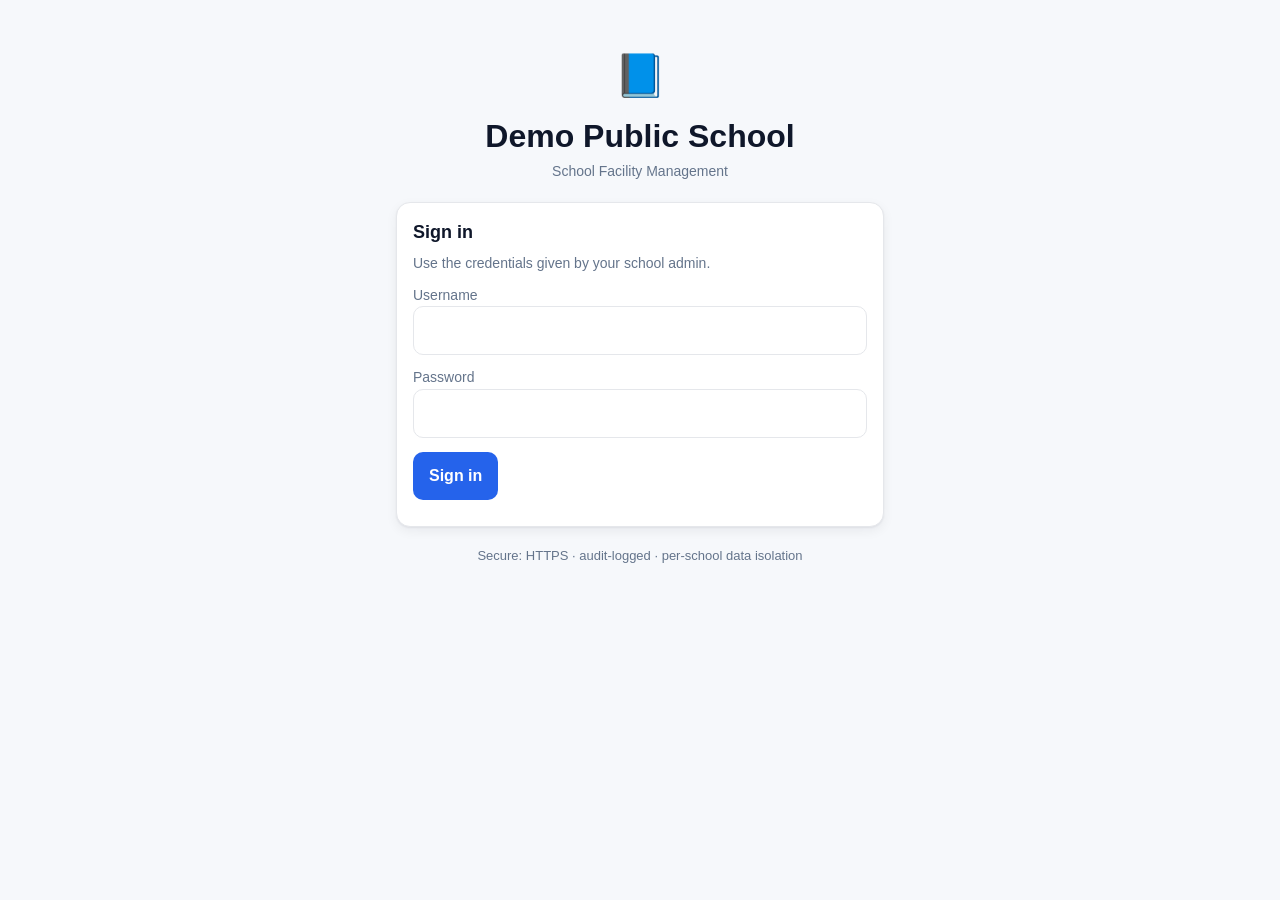
==== index.html @ b3c44dc8 "FM" ====
<!doctype html>
<html lang="en">
<head>
<meta charset="utf-8" />
<meta name="viewport" content="width=device-width,initial-scale=1" />
<meta http-equiv="Content-Security-Policy"
      content="default-src 'self'; script-src 'self' https://script.google.com 'unsafe-inline'; connect-src 'self' https://script.google.com https://*.googleusercontent.com; img-src 'self' data: https:; style-src 'self' 'unsafe-inline'; frame-src https://script.google.com" />
<title>Login · SkoolMark</title>
<link rel="stylesheet" href="assets/css/style.css" />
</head>
<body>
<div class="app narrow">
  <div style="text-align:center;margin:30px 0 20px">
    <div style="font-size:42px">📘</div>
    <h1 style="margin:6px 0 2px" id="schoolName">SkoolMark</h1>
    <div class="muted">School Facility Management</div>
  </div>

  <form class="card" id="loginForm" autocomplete="on">
    <h2>Sign in</h2>
    <div class="muted" style="margin-bottom:10px">Use the credentials given by your school admin.</div>
    <label class="muted" for="u">Username</label>
    <input id="u" name="username" required autocomplete="username" />
    <div style="height:10px"></div>
    <label class="muted" for="p">Password</label>
    <input id="p" name="password" type="password" required autocomplete="current-password" />
    <div style="height:14px"></div>
    <button type="submit" id="btn">Sign in</button>
    <div class="muted" id="err" style="color:#dc2626;margin-top:10px"></div>
  </form>

  <div class="muted" style="text-align:center;margin-top:20px;font-size:13px">
    Secure: HTTPS · audit-logged · per-school data isolation
  </div>
</div>

<script src="assets/js/config.js"></script>
<script src="assets/js/api.js"></script>
<script src="assets/js/auth.js"></script>
<script src="assets/js/ui.js"></script>
<script>
document.getElementById("schoolName").textContent = window.SKOOL_CONFIG.SCHOOL_NAME;

// already logged in? go to dashboard
if (SkoolAPI.getToken() && SkoolAPI.getUser()) location.href = "dashboard.html";

document.getElementById("loginForm").addEventListener("submit", async (e) => {
  e.preventDefault();
  const btn = document.getElementById("btn");
  const err = document.getElementById("err");
  err.textContent = "";
  btn.disabled = true; btn.textContent = "Signing in…";
  try {
    const data = await SkoolAPI.api("auth.login", {
      username: document.getElementById("u").value.trim(),
      password: document.getElementById("p").value
    });
    SkoolAPI.setSession(data.token, data.user);
    location.href = "dashboard.html";
  } catch (e) {
    err.textContent =
      e.message === "INVALID_CREDENTIALS" ? "Wrong username or password." :
      e.message === "LOCKED" ? "Account locked. Try again in 15 minutes." :
      e.message === "NETWORK" ? "Network error. Please check internet." :
      "Unable to sign in. " + e.message;
  } finally {
    btn.disabled = false; btn.textContent = "Sign in";
  }
});
</script>
</body>
</html>
---- assets/css/style.css ----
/* SkoolMark — design tokens + base styles. Mobile-first. */
:root{
  --bg:#f6f8fb; --card:#fff; --ink:#0f172a; --muted:#64748b;
  --brand:#2563eb; --brand-ink:#1e40af;
  --green:#16a34a; --red:#dc2626; --yellow:#d97706;
  --border:#e5e7eb; --shadow:0 1px 2px rgba(15,23,42,.06),0 4px 12px rgba(15,23,42,.06);
  --radius:14px;
}
*{box-sizing:border-box}
html,body{margin:0;padding:0;background:var(--bg);color:var(--ink);
  font-family:-apple-system,BlinkMacSystemFont,"Segoe UI",Roboto,Helvetica,Arial,sans-serif;
  font-size:16px;line-height:1.45;-webkit-font-smoothing:antialiased}
a{color:var(--brand);text-decoration:none}
button,input,select,textarea{font:inherit;color:inherit}
button{cursor:pointer;border:0;background:var(--brand);color:#fff;
  padding:12px 16px;border-radius:10px;min-height:48px;font-weight:600}
button.secondary{background:#fff;color:var(--ink);border:1px solid var(--border)}
button.danger{background:var(--red)}
button:disabled{opacity:.5;cursor:not-allowed}
input,select,textarea{width:100%;padding:12px;border:1px solid var(--border);
  border-radius:10px;background:#fff;min-height:48px}
input:focus,select:focus,textarea:focus{outline:2px solid var(--brand);outline-offset:1px}

.app{max-width:960px;margin:0 auto;padding:16px}
.app.narrow{max-width:520px}
.topbar{display:flex;align-items:center;gap:12px;padding:14px 16px;background:#fff;
  border-bottom:1px solid var(--border);position:sticky;top:0;z-index:10}
.topbar .brand{font-weight:800;color:var(--brand-ink)}
.topbar .spacer{flex:1}
.topbar .who{font-size:14px;color:var(--muted)}
.card{background:var(--card);border:1px solid var(--border);border-radius:var(--radius);
  padding:16px;box-shadow:var(--shadow);margin-bottom:14px}
.card h2{margin:0 0 8px 0;font-size:18px}
.row{display:flex;gap:10px;flex-wrap:wrap}
.row > *{flex:1;min-width:160px}
.muted{color:var(--muted);font-size:14px}
.badge{display:inline-block;padding:3px 10px;border-radius:999px;font-size:12px;font-weight:700}
.badge.green{background:#dcfce7;color:#15803d}
.badge.red{background:#fee2e2;color:#b91c1c}
.badge.yellow{background:#fef3c7;color:#92400e}
.kpis{display:grid;grid-template-columns:repeat(auto-fit,minmax(140px,1fr));gap:10px}
.kpi{background:#fff;border:1px solid var(--border);border-radius:12px;padding:14px}
.kpi .v{font-size:24px;font-weight:800}
.kpi .l{font-size:12px;color:var(--muted);text-transform:uppercase;letter-spacing:.05em}

/* Attendance grid (teacher) */
.grid{display:grid;grid-template-columns:repeat(auto-fill,minmax(140px,1fr));gap:10px}
.tile{position:relative;background:#fff;border:2px solid var(--border);border-radius:12px;
  padding:10px;text-align:center;user-select:none;transition:transform .05s}
.tile:active{transform:scale(.97)}
.tile img{width:64px;height:64px;border-radius:50%;object-fit:cover;background:#eef2f7}
.tile .nm{font-weight:600;font-size:14px;margin-top:6px;line-height:1.2;
  display:-webkit-box;-webkit-line-clamp:2;line-clamp:2;-webkit-box-orient:vertical;overflow:hidden}
.tile .rl{font-size:12px;color:var(--muted)}
.tile .st{position:absolute;top:6px;right:6px;font-size:11px;font-weight:800;
  padding:2px 6px;border-radius:999px}
.tile[data-st="P"]{border-color:var(--green);background:#f0fdf4}
.tile[data-st="P"] .st{background:#dcfce7;color:#15803d}
.tile[data-st="P"] .st::after{content:"PRESENT"}
.tile[data-st="A"]{border-color:var(--red);background:#fef2f2}
.tile[data-st="A"] .st{background:#fee2e2;color:#b91c1c}
.tile[data-st="A"] .st::after{content:"ABSENT"}
.tile[data-st="L"]{border-color:var(--yellow);background:#fffbeb}
.tile[data-st="L"] .st{background:#fef3c7;color:#92400e}
.tile[data-st="L"] .st::after{content:"LATE"}

/* Calendar */
.cal{display:grid;grid-template-columns:repeat(7,1fr);gap:6px;margin-top:8px}
.cal .d{aspect-ratio:1/1;display:flex;align-items:center;justify-content:center;
  border-radius:8px;background:#f1f5f9;font-size:13px;color:var(--muted)}
.cal .d.P{background:#dcfce7;color:#15803d;font-weight:700}
.cal .d.A{background:#fee2e2;color:#b91c1c;font-weight:700}
.cal .d.L{background:#fef3c7;color:#92400e;font-weight:700}
.cal .h{visibility:hidden}

/* Toasts */
.toast-wrap{position:fixed;bottom:16px;left:0;right:0;display:flex;justify-content:center;z-index:100;pointer-events:none}
.toast{background:#0f172a;color:#fff;padding:10px 14px;border-radius:10px;box-shadow:var(--shadow);font-size:14px}
.toast.ok{background:#16a34a}
.toast.err{background:#dc2626}

/* Hero present-card on parent home */
.hero{padding:22px;border-radius:18px;color:#fff;
  background:linear-gradient(135deg,#16a34a,#15803d)}
.hero.absent{background:linear-gradient(135deg,#dc2626,#991b1b)}
.hero.unknown{background:linear-gradient(135deg,#475569,#1e293b)}
.hero .label{font-size:13px;opacity:.85;letter-spacing:.05em;text-transform:uppercase}
.hero .big{font-size:30px;font-weight:800;margin:6px 0}
.hero .sub{opacity:.9;font-size:14px}

/* Skeleton */
.skeleton{background:linear-gradient(90deg,#eef2f7 25%,#f8fafc 37%,#eef2f7 63%);
  background-size:400% 100%;animation:sk 1.4s ease infinite;border-radius:8px;height:14px;margin:6px 0}
@keyframes sk{0%{background-position:100% 50%}100%{background-position:0 50%}}

/* Print: ID card */
@media print{
  .topbar,.no-print,button{display:none !important}
  body{background:#fff}
  .idcard{page-break-after:always}
}
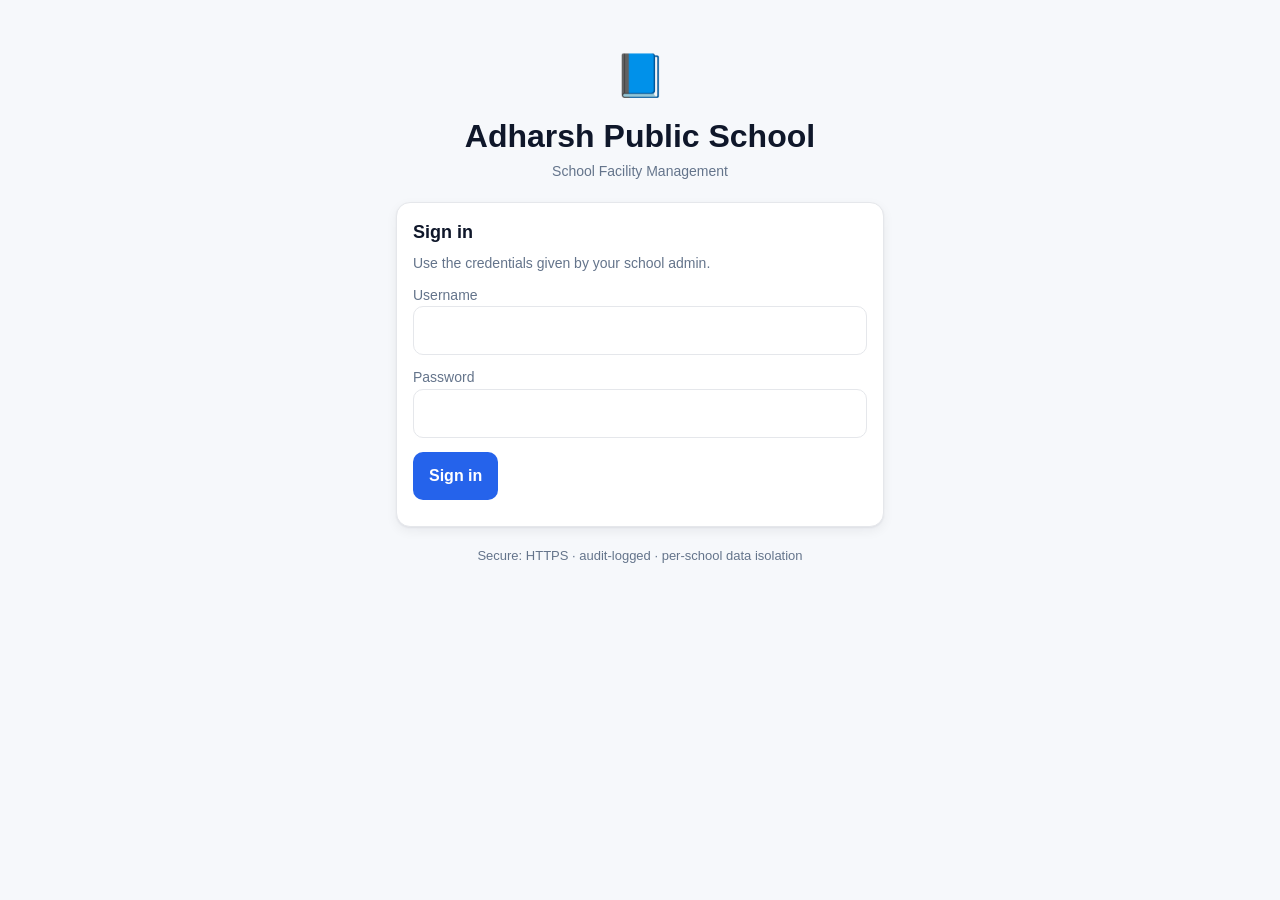
==== commit 0c4804ca: "Update" ====
--- a/index.html
+++ b/index.html
@@ -4,7 +4,7 @@
 <meta charset="utf-8" />
 <meta name="viewport" content="width=device-width,initial-scale=1" />
 <meta http-equiv="Content-Security-Policy"
-      content="default-src 'self'; script-src 'self' https://script.google.com 'unsafe-inline'; connect-src 'self' https://script.google.com https://*.googleusercontent.com; img-src 'self' data: https:; style-src 'self' 'unsafe-inline'; frame-src https://script.google.com" />
+      content="default-src 'self'; script-src 'self' https://script.google.com 'unsafe-inline'; connect-src 'self' https://script.google.com https://*.googleusercontent.com https://*.google.com; img-src 'self' data: https:; style-src 'self' 'unsafe-inline'; frame-src https://script.google.com" />
 <title>Login · SkoolMark</title>
 <link rel="stylesheet" href="assets/css/style.css" />
 </head>
